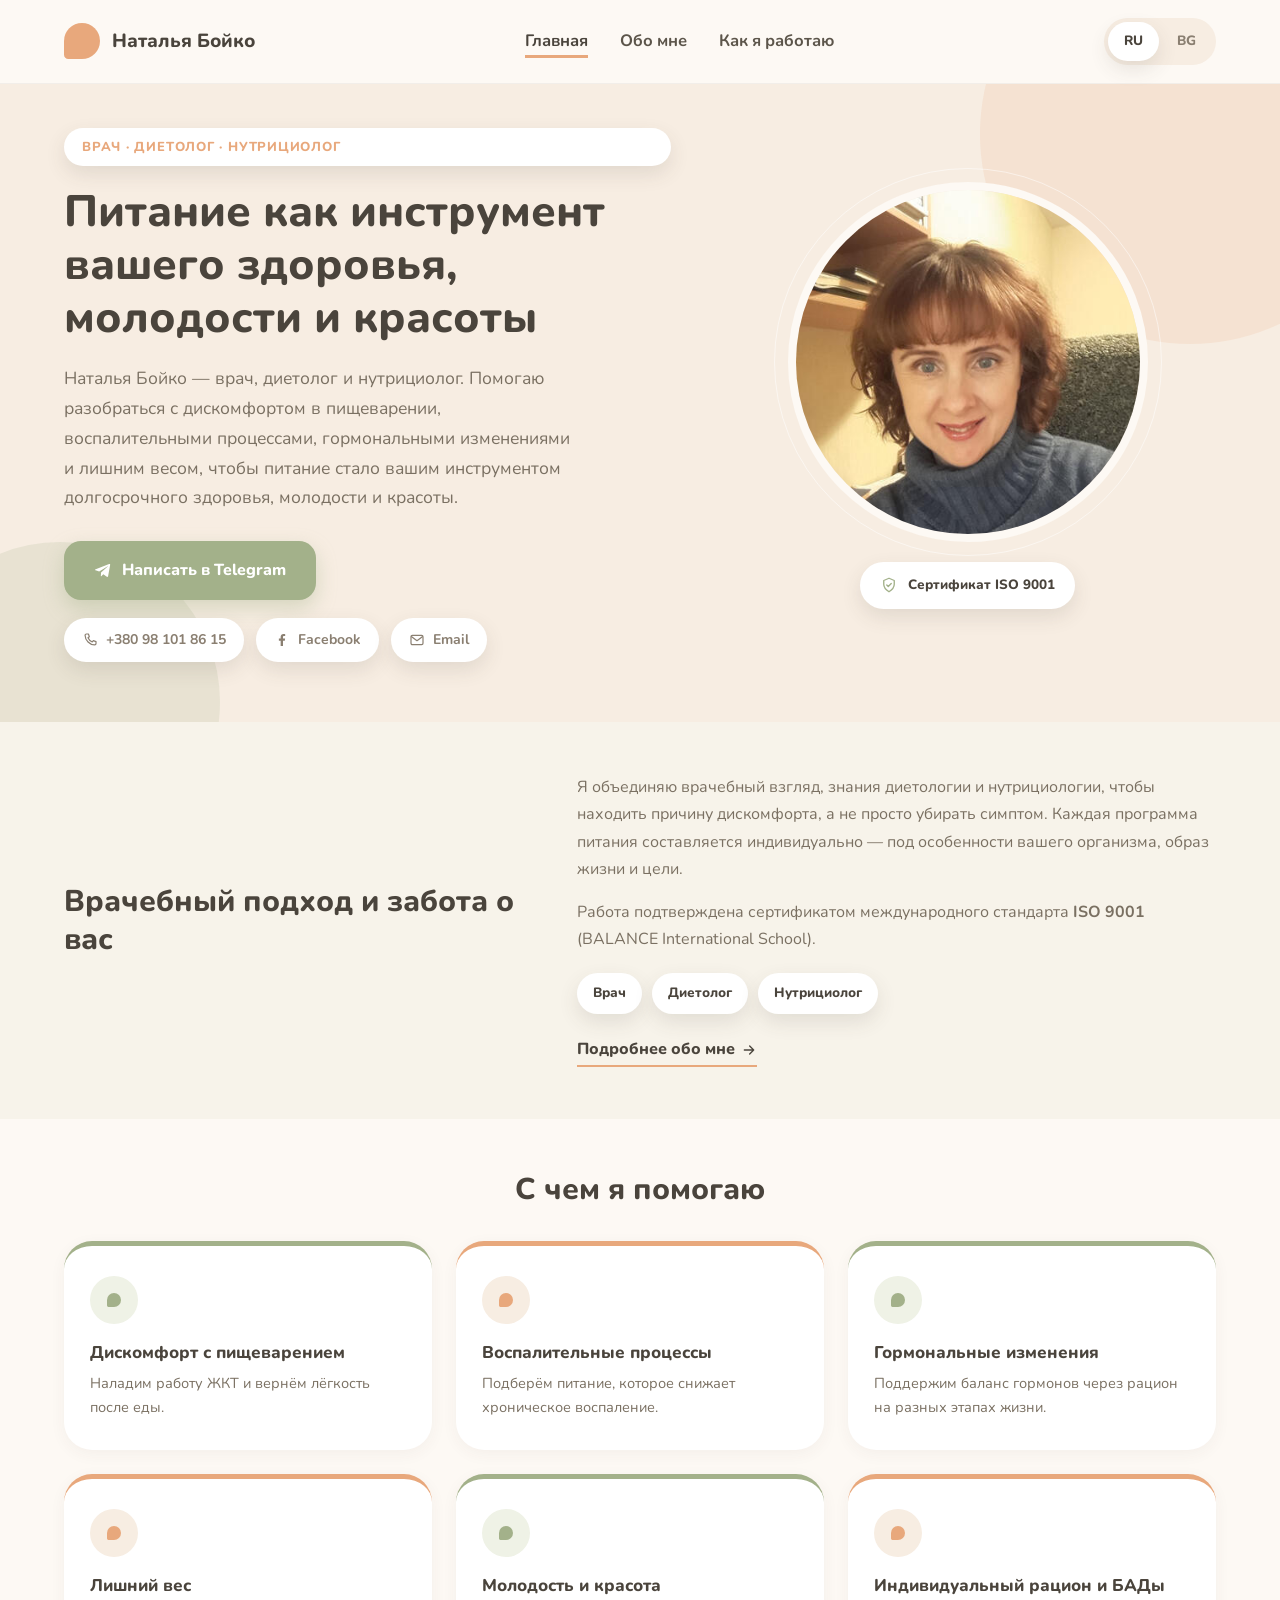
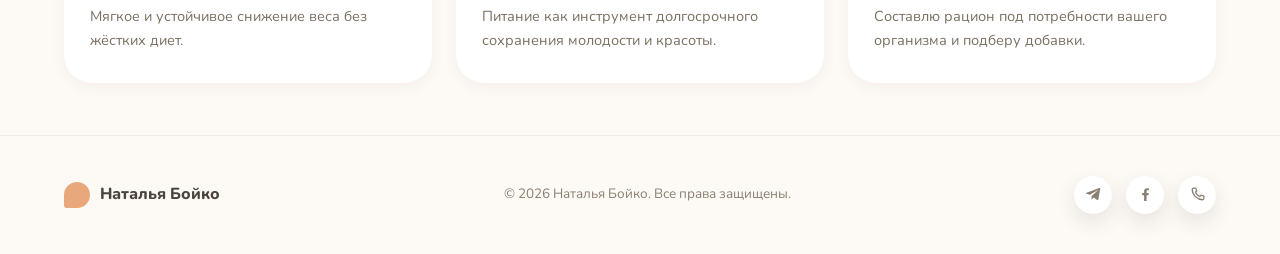
==== index.html @ 28668c2e "Remove "Услуги" kicker and lead paragraph from home services section Removed on both RU and BG home " ====
<!DOCTYPE html>
<html lang="ru">
<head>
<meta charset="UTF-8">
<meta name="viewport" content="width=device-width, initial-scale=1">
<title>Наталья Бойко — врач, диетолог, нутрициолог | Консультации по питанию</title>
<meta name="description" content="Наталья Бойко — врач, диетолог и нутрициолог. Индивидуальные программы питания при дискомфорте пищеварения, воспалении, гормональных изменениях и лишнем весе. Консультации онлайн, сертификат ISO 9001.">
<link rel="canonical" href="https://nataliaboiko.com/">
<link rel="alternate" hreflang="ru" href="https://nataliaboiko.com/">
<link rel="alternate" hreflang="bg" href="https://nataliaboiko.com/bg/">
<link rel="alternate" hreflang="x-default" href="https://nataliaboiko.com/">

<meta property="og:type" content="website">
<meta property="og:locale" content="ru_RU">
<meta property="og:locale:alternate" content="bg_BG">
<meta property="og:site_name" content="Наталья Бойко">
<meta property="og:title" content="Наталья Бойко — врач, диетолог, нутрициолог">
<meta property="og:description" content="Питание как инструмент вашего здоровья, молодости и красоты. Индивидуальный подход, консультации онлайн.">
<meta property="og:url" content="https://nataliaboiko.com/">
<meta property="og:image" content="https://nataliaboiko.com/assets/img/photo-natalia.jpg">
<meta name="twitter:card" content="summary_large_image">
<meta name="twitter:title" content="Наталья Бойко — врач, диетолог, нутрициолог">
<meta name="twitter:description" content="Питание как инструмент вашего здоровья, молодости и красоты.">
<meta name="twitter:image" content="https://nataliaboiko.com/assets/img/photo-natalia.jpg">

<meta name="theme-color" content="#F7EDE2">
<link rel="icon" href="data:image/svg+xml,%3Csvg xmlns='http://www.w3.org/2000/svg' viewBox='0 0 36 36'%3E%3Cpath fill='%23E8A87C' d='M18 0a18 18 0 1 1 0 36 18 18 0 1 1 0-36Z'/%3E%3C/svg%3E">

<link rel="preconnect" href="https://fonts.googleapis.com">
<link rel="preconnect" href="https://fonts.gstatic.com" crossorigin>
<link href="https://fonts.googleapis.com/css2?family=Nunito:wght@400;600;700;800;900&display=swap" rel="stylesheet">
<link rel="stylesheet" href="assets/css/styles.css">

<script type="application/ld+json">
{
  "@context": "https://schema.org",
  "@graph": [
    {
      "@type": "Person",
      "@id": "https://nataliaboiko.com/#person",
      "name": "Наталья Бойко",
      "url": "https://nataliaboiko.com/",
      "image": "https://nataliaboiko.com/assets/img/photo-natalia.jpg",
      "jobTitle": ["Врач", "Диетолог", "Нутрициолог"],
      "description": "Врач, диетолог и нутрициолог. Помогает выстроить индивидуальный рацион при дискомфорте пищеварения, воспалительных процессах, гормональных изменениях и лишнем весе.",
      "email": "mailto:natalyboyko.ua@gmail.com",
      "telephone": "+380981018615",
      "sameAs": [
        "https://www.facebook.com/profile.php?id=100006433207176",
        "https://t.me/Natalka8889"
      ],
      "hasCredential": {
        "@type": "EducationalOccupationalCredential",
        "credentialCategory": "certificate",
        "name": "BALANCE International School — диетология и нутрициология (ISO 9001:2015)"
      }
    },
    {
      "@type": "MedicalBusiness",
      "@id": "https://nataliaboiko.com/#business",
      "name": "Наталья Бойко — консультации по питанию",
      "url": "https://nataliaboiko.com/",
      "image": "https://nataliaboiko.com/assets/img/photo-natalia.jpg",
      "founder": { "@id": "https://nataliaboiko.com/#person" },
      "email": "natalyboyko.ua@gmail.com",
      "telephone": "+380981018615",
      "priceRange": "$$",
      "areaServed": ["UA", "BG"],
      "availableLanguage": ["ru", "bg"]
    },
    {
      "@type": "WebSite",
      "@id": "https://nataliaboiko.com/#website",
      "url": "https://nataliaboiko.com/",
      "name": "Наталья Бойко",
      "inLanguage": "ru"
    }
  ]
}
</script>
</head>
<body>
<a class="skip-link" href="#main">Перейти к содержимому</a>

<header class="site-header">
  <div class="site-header__inner">
    <a class="logo" href="index.html" aria-label="Наталья Бойко — на главную">
      <span class="logo__blob" aria-hidden="true"></span>
      <span>Наталья Бойко</span>
    </a>

    <nav class="main-nav" data-nav aria-label="Основная навигация">
      <ul class="main-nav__list">
        <li><a class="main-nav__link" href="index.html" aria-current="page">Главная</a></li>
        <li><a class="main-nav__link" href="about.html">Обо мне</a></li>
        <li><a class="main-nav__link" href="how-i-work.html">Как я работаю</a></li>
      </ul>
    </nav>

    <div style="display:flex;align-items:center;gap:14px;">
      <div class="lang-switch" aria-label="Выбор языка">
        <a class="lang-switch__link" href="index.html" aria-current="true" lang="ru" hreflang="ru">RU</a>
        <a class="lang-switch__link" href="bg/index.html" lang="bg" hreflang="bg">BG</a>
      </div>
      <button class="burger" data-burger aria-label="Открыть меню" aria-expanded="false" aria-controls="main-nav">
        <span></span><span></span><span></span>
      </button>
    </div>
  </div>
</header>

<main id="main">

  <section class="hero">
    <span class="hero__decor hero__decor--1" aria-hidden="true"></span>
    <span class="hero__decor hero__decor--2" aria-hidden="true"></span>
    <div class="hero__inner">
      <span class="eyebrow">Врач · Диетолог · Нутрициолог</span>
      <h1 class="hero__title">Питание как инструмент вашего здоровья, молодости и красоты</h1>
      <p class="hero__text">Наталья Бойко — врач, диетолог и нутрициолог. Помогаю разобраться с дискомфортом в пищеварении, воспалительными процессами, гормональными изменениями и лишним весом, чтобы питание стало вашим инструментом долгосрочного здоровья, молодости и красоты.</p>
      <div class="hero__actions">
        <a class="btn btn-primary" href="https://t.me/Natalka8889" target="_blank" rel="noopener">
          <svg width="18" height="18" viewBox="0 0 24 24" fill="currentColor" aria-hidden="true"><path d="M21.5 3.9 18.8 19c-.2 1-.9 1.2-1.7.8l-4.7-3.5-2.3 2.2c-.3.3-.5.5-1 .5l.3-4.9 8.9-8c.4-.3-.1-.5-.6-.2L6.9 12.5l-4.8-1.5c-1-.3-1-1 .2-1.5L20.2 2.8c.8-.3 1.6.2 1.3 1.1Z"/></svg>
          Написать в Telegram
        </a>
      </div>
      <div class="hero__contacts">
        <div class="contact-pills">
          <a class="contact-pill" href="tel:+380981018615">
            <svg viewBox="0 0 24 24" fill="none" stroke="currentColor" stroke-width="1.8" stroke-linecap="round" stroke-linejoin="round" aria-hidden="true"><path d="M6.6 3h3l1.4 4-2 1.6a12.4 12.4 0 0 0 6.4 6.4l1.6-2 4 1.4v3c0 1.1-.9 2-2 2C11.7 19.4 4.6 12.3 4.6 5c0-1.1.9-2 2-2Z"/></svg>
            +380 98 101 86 15
          </a>
          <a class="contact-pill" href="https://www.facebook.com/profile.php?id=100006433207176" target="_blank" rel="noopener">
            <svg viewBox="0 0 24 24" fill="currentColor" aria-hidden="true"><path d="M13.5 21v-8h2.7l.4-3.2h-3.1V7.7c0-.9.3-1.6 1.6-1.6h1.7V3.2C16.5 3.1 15.4 3 14.2 3c-2.5 0-4.2 1.5-4.2 4.3v2.5H7.3v3.2H10V21h3.5Z"/></svg>
            Facebook
          </a>
          <a class="contact-pill" href="mailto:natalyboyko.ua@gmail.com">
            <svg viewBox="0 0 24 24" fill="none" stroke="currentColor" stroke-width="1.8" stroke-linecap="round" stroke-linejoin="round" aria-hidden="true"><rect x="3" y="5" width="18" height="14" rx="2"/><path d="m4 7 8 6 8-6"/></svg>
            Email
          </a>
        </div>
      </div>
      <div class="hero__media">
        <div class="hero__photo-wrap">
          <img class="hero__photo" src="assets/img/photo-natalia.jpg" width="360" height="360" alt="Наталья Бойко — врач, диетолог и нутрициолог" fetchpriority="high">
        </div>
        <span class="cert-badge">
          <svg viewBox="0 0 24 24" fill="none" stroke="currentColor" stroke-width="1.8" stroke-linecap="round" stroke-linejoin="round" aria-hidden="true"><path d="M12 3 5 6v5c0 4.5 3 7.5 7 10 4-2.5 7-5.5 7-10V6l-7-3Z"/><path d="m9 12 2 2 4-4"/></svg>
          Сертификат ISO 9001
        </span>
      </div>
    </div>
  </section>

  <section class="section section--sage" data-reveal>
    <div class="section__inner about-grid">
      <div>
        <h2>Врачебный подход и забота о вас</h2>
      </div>
      <div class="about-grid__text">
        <p>Я объединяю врачебный взгляд, знания диетологии и нутрициологии, чтобы находить причину дискомфорта, а не просто убирать симптом. Каждая программа питания составляется индивидуально — под особенности вашего организма, образ жизни и цели.</p>
        <p>Работа подтверждена сертификатом международного стандарта <strong>ISO 9001</strong> (BALANCE International School).</p>
        <div class="chip-row">
          <span class="chip">Врач</span>
          <span class="chip">Диетолог</span>
          <span class="chip">Нутрициолог</span>
        </div>
        <a class="text-link" href="about.html">
          Подробнее обо мне
          <svg width="16" height="16" viewBox="0 0 24 24" fill="none" stroke="currentColor" stroke-width="2" stroke-linecap="round" stroke-linejoin="round" aria-hidden="true"><path d="M5 12h14M13 6l6 6-6 6"/></svg>
        </a>
      </div>
    </div>
  </section>

  <section class="section section--page" id="services" data-reveal>
    <div class="section__inner">
      <div class="section__header section__header--center">
        <h2>С чем я помогаю</h2>
      </div>

      <div class="cards-grid">
        <article class="card">
          <span class="card__icon"><span class="card__icon-blob" aria-hidden="true"></span></span>
          <div class="card__body">
            <h3 class="card__title">Дискомфорт с пищеварением</h3>
          <p class="card__desc">Наладим работу ЖКТ и вернём лёгкость после еды.</p>
          </div>
        </article>
        <article class="card card--peach">
          <span class="card__icon"><span class="card__icon-blob" aria-hidden="true"></span></span>
          <div class="card__body">
            <h3 class="card__title">Воспалительные процессы</h3>
          <p class="card__desc">Подберём питание, которое снижает хроническое воспаление.</p>
          </div>
        </article>
        <article class="card">
          <span class="card__icon"><span class="card__icon-blob" aria-hidden="true"></span></span>
          <div class="card__body">
            <h3 class="card__title">Гормональные изменения</h3>
          <p class="card__desc">Поддержим баланс гормонов через рацион на разных этапах жизни.</p>
          </div>
        </article>
        <article class="card card--peach">
          <span class="card__icon"><span class="card__icon-blob" aria-hidden="true"></span></span>
          <div class="card__body">
            <h3 class="card__title">Лишний вес</h3>
          <p class="card__desc">Мягкое и устойчивое снижение веса без жёстких диет.</p>
          </div>
        </article>
        <article class="card">
          <span class="card__icon"><span class="card__icon-blob" aria-hidden="true"></span></span>
          <div class="card__body">
            <h3 class="card__title">Молодость и красота</h3>
          <p class="card__desc">Питание как инструмент долгосрочного сохранения молодости и красоты.</p>
          </div>
        </article>
        <article class="card card--peach">
          <span class="card__icon"><span class="card__icon-blob" aria-hidden="true"></span></span>
          <div class="card__body">
            <h3 class="card__title">Индивидуальный рацион и БАДы</h3>
          <p class="card__desc">Составлю рацион под потребности вашего организма и подберу добавки.</p>
          </div>
        </article>
      </div>
    </div>
  </section>

</main>

<footer class="site-footer">
  <div class="site-footer__inner">
    <a class="site-footer__brand" href="index.html">
      <span class="logo__blob" aria-hidden="true"></span>
      Наталья Бойко
    </a>
    <p class="site-footer__meta">© 2026 Наталья Бойко. Все права защищены.</p>
    <nav class="social-row" aria-label="Социальные сети">
      <a href="https://t.me/Natalka8889" target="_blank" rel="noopener" aria-label="Telegram">
        <svg viewBox="0 0 24 24" fill="currentColor" aria-hidden="true"><path d="M21.5 3.9 18.8 19c-.2 1-.9 1.2-1.7.8l-4.7-3.5-2.3 2.2c-.3.3-.5.5-1 .5l.3-4.9 8.9-8c.4-.3-.1-.5-.6-.2L6.9 12.5l-4.8-1.5c-1-.3-1-1 .2-1.5L20.2 2.8c.8-.3 1.6.2 1.3 1.1Z"/></svg>
      </a>
      <a href="https://www.facebook.com/profile.php?id=100006433207176" target="_blank" rel="noopener" aria-label="Facebook">
        <svg viewBox="0 0 24 24" fill="currentColor" aria-hidden="true"><path d="M13.5 21v-8h2.7l.4-3.2h-3.1V7.7c0-.9.3-1.6 1.6-1.6h1.7V3.2C16.5 3.1 15.4 3 14.2 3c-2.5 0-4.2 1.5-4.2 4.3v2.5H7.3v3.2H10V21h3.5Z"/></svg>
      </a>
      <a href="tel:+380981018615" aria-label="Телефон">
        <svg viewBox="0 0 24 24" fill="none" stroke="currentColor" stroke-width="1.8" stroke-linecap="round" stroke-linejoin="round" aria-hidden="true"><path d="M6.6 3h3l1.4 4-2 1.6a12.4 12.4 0 0 0 6.4 6.4l1.6-2 4 1.4v3c0 1.1-.9 2-2 2C11.7 19.4 4.6 12.3 4.6 5c0-1.1.9-2 2-2Z"/></svg>
      </a>
    </nav>
  </div>
</footer>

<a class="floating-cta" href="https://t.me/Natalka8889" target="_blank" rel="noopener" aria-label="Написать в Telegram">
  <svg viewBox="0 0 24 24" fill="currentColor" aria-hidden="true"><path d="M21.5 3.9 18.8 19c-.2 1-.9 1.2-1.7.8l-4.7-3.5-2.3 2.2c-.3.3-.5.5-1 .5l.3-4.9 8.9-8c.4-.3-.1-.5-.6-.2L6.9 12.5l-4.8-1.5c-1-.3-1-1 .2-1.5L20.2 2.8c.8-.3 1.6.2 1.3 1.1Z"/></svg>
</a>

<script src="assets/js/main.js"></script>
</body>
</html>
---- assets/css/styles.css ----
/* ==========================================================================
   Наталья Бойко — nutrition consultant site
   Design tokens per design_handoff_natalyboyko/README.md
   ========================================================================== */

:root {
  --bg-page: #FDF9F4;
  --bg-hero: #F7EDE2;
  --bg-section: #F7F3EA;
  --bg-icon-sage: #EFF2E6;
  --accent-peach: #E8A87C;
  --accent-sage: #A3B18A;
  --text-main: #4A443C;
  --text-muted: #7A7062;
  --text-soft: #8A7F71;
  --nav-color: #5C554A;
  --placeholder-text: #B7AC9D;
  --placeholder-border: #D8CFC2;

  --shadow-cta: 0 8px 20px rgba(163, 177, 138, 0.4);
  --shadow-badge: 0 8px 20px rgba(74, 68, 60, 0.12);

  --radius-card-desktop: 28px;
  --radius-card-mobile: 20px;
  --radius-button: 17px;
  --radius-pill: 999px;

  --container-width: 1180px;
}

/* -------------------- Reset -------------------- */
*, *::before, *::after { box-sizing: border-box; }
html { scroll-behavior: smooth; }
body, h1, h2, h3, p, ul, figure { margin: 0; }
ul { padding: 0; list-style: none; }
img { max-width: 100%; display: block; }
a { color: inherit; text-decoration: none; }
button { font: inherit; cursor: pointer; border: none; background: none; color: inherit; }

@media (prefers-reduced-motion: reduce) {
  html { scroll-behavior: auto; }
  * { animation-duration: 0.01ms !important; animation-iteration-count: 1 !important; transition-duration: 0.01ms !important; }
}

html, body {
  overflow-x: hidden;
  max-width: 100%;
}

body {
  background: var(--bg-page);
  color: var(--text-main);
  font-family: 'Nunito', -apple-system, BlinkMacSystemFont, 'Segoe UI', sans-serif;
  font-size: 16px;
  line-height: 1.7;
  -webkit-font-smoothing: antialiased;
}

.container {
  width: 100%;
  max-width: var(--container-width);
  margin: 0 auto;
  padding: 0 64px;
}

.visually-hidden {
  position: absolute;
  width: 1px; height: 1px;
  padding: 0; margin: -1px;
  overflow: hidden;
  clip: rect(0,0,0,0);
  white-space: nowrap;
  border: 0;
}

.skip-link {
  position: absolute;
  left: 16px; top: -60px;
  background: var(--accent-sage);
  color: #fff;
  padding: 10px 18px;
  border-radius: var(--radius-button);
  z-index: 1000;
  transition: top .2s ease;
  font-weight: 700;
}
.skip-link:focus { top: 16px; }

/* -------------------- Typography -------------------- */
h1, h2, h3 { font-weight: 800; color: var(--text-main); }
h1 { font-size: 44px; line-height: 1.2; }
h2 { font-size: 30px; line-height: 1.25; }
h3 { font-size: 17px; line-height: 1.3; }
p { color: var(--text-muted); }

.eyebrow {
  display: inline-block;
  font-size: 13px;
  font-weight: 800;
  text-transform: uppercase;
  letter-spacing: .06em;
  color: var(--accent-peach);
  background: #fff;
  padding: 8px 18px;
  border-radius: var(--radius-pill);
  box-shadow: var(--shadow-badge);
}

/* -------------------- Header -------------------- */
.site-header {
  position: sticky;
  top: 0;
  z-index: 500;
  background: rgba(253, 249, 244, 0.98);
  border-bottom: 1px solid rgba(74, 68, 60, 0.06);
}

.site-header__inner {
  display: flex;
  align-items: center;
  justify-content: space-between;
  padding: 18px 64px;
}

.logo {
  display: flex;
  align-items: center;
  gap: 12px;
  font-size: 19px;
  font-weight: 800;
  color: var(--text-main);
}

.logo__blob {
  width: 36px;
  height: 36px;
  flex: none;
  background: var(--accent-peach);
  border-radius: 50% 50% 50% 12%;
}

.main-nav {
  display: flex;
  align-items: center;
  gap: 40px;
}

.main-nav__list {
  display: flex;
  gap: 32px;
}

.main-nav__link {
  font-size: 16.5px;
  font-weight: 700;
  color: var(--nav-color);
  padding-bottom: 3px;
  border-bottom: 3px solid transparent;
  transition: color .2s ease, border-color .2s ease;
}

.main-nav__link:hover,
.main-nav__link:focus-visible {
  color: var(--text-main);
}

.main-nav__link[aria-current="page"] {
  color: var(--text-main);
  border-bottom-color: var(--accent-peach);
}

/* Language switcher */
.lang-switch {
  display: inline-flex;
  background: var(--bg-hero);
  border-radius: var(--radius-pill);
  padding: 4px;
  gap: 2px;
}

.lang-switch__link {
  padding: 8px 16px;
  border-radius: var(--radius-pill);
  font-size: 13.5px;
  font-weight: 800;
  color: var(--text-soft);
  transition: background .2s ease, color .2s ease, box-shadow .2s ease;
}

.lang-switch__link[aria-current="true"] {
  background: #fff;
  color: var(--text-main);
  box-shadow: var(--shadow-badge);
}

.burger {
  display: none;
  flex-direction: column;
  justify-content: center;
  gap: 5px;
  width: 40px;
  height: 40px;
  border-radius: 10px;
}

.burger span {
  display: block;
  width: 22px;
  height: 2px;
  background: var(--text-main);
  border-radius: 2px;
  transition: transform .25s ease, opacity .25s ease;
}

.burger[aria-expanded="true"] span:nth-child(1) { transform: translateY(7px) rotate(45deg); }
.burger[aria-expanded="true"] span:nth-child(2) { opacity: 0; }
.burger[aria-expanded="true"] span:nth-child(3) { transform: translateY(-7px) rotate(-45deg); }

/* -------------------- Buttons -------------------- */
.btn {
  display: inline-flex;
  align-items: center;
  justify-content: center;
  gap: 10px;
  padding: 16px 30px;
  border-radius: var(--radius-button);
  font-weight: 800;
  font-size: 16px;
  transition: transform .18s ease, box-shadow .18s ease, filter .18s ease;
  white-space: nowrap;
}

.btn-primary {
  background: var(--accent-sage);
  color: #fff;
  box-shadow: var(--shadow-cta);
}

.btn-primary:hover, .btn-primary:focus-visible {
  filter: brightness(0.94);
  transform: translateY(-1px);
}

.btn-block { width: 100%; }

.contact-pills {
  display: flex;
  flex-wrap: wrap;
  gap: 12px;
}

.contact-pill {
  display: inline-flex;
  align-items: center;
  gap: 8px;
  background: #fff;
  color: var(--text-soft);
  font-size: 14px;
  font-weight: 700;
  padding: 10px 18px;
  border-radius: var(--radius-pill);
  box-shadow: var(--shadow-badge);
  transition: color .2s ease, transform .18s ease;
}

.contact-pill:hover, .contact-pill:focus-visible {
  color: var(--text-main);
  transform: translateY(-1px);
}

.contact-pill svg { width: 16px; height: 16px; flex: none; }

/* -------------------- Hero -------------------- */
.hero {
  background: var(--bg-hero);
  position: relative;
  overflow: hidden;
  padding: 44px 64px 60px;
}

.hero__decor {
  position: absolute;
  border-radius: 50%;
  pointer-events: none;
}

.hero__decor--1 {
  width: 420px; height: 420px;
  background: rgba(232, 168, 124, 0.16);
  top: -160px; right: -120px;
}

.hero__decor--2 {
  width: 320px; height: 320px;
  background: rgba(163, 177, 138, 0.18);
  bottom: -140px; left: -100px;
}

.hero__inner {
  position: relative;
  display: grid;
  grid-template-columns: 1.1fr 0.9fr;
  grid-template-areas:
    "eyebrow media"
    "title   media"
    "text    media"
    "actions media"
    "contacts media";
  column-gap: 48px;
  row-gap: 0;
  align-items: center;
  max-width: var(--container-width);
  margin: 0 auto;
}

.hero__inner > .eyebrow { grid-area: eyebrow; }
.hero__inner > .hero__title { grid-area: title; margin-top: 20px; }
.hero__inner > .hero__text { grid-area: text; margin-top: 20px; }
.hero__inner > .hero__actions { grid-area: actions; margin-top: 28px; }
.hero__inner > .hero__contacts { grid-area: contacts; margin-top: 18px; }
.hero__inner > .hero__media { grid-area: media; }

.hero__title { max-width: 560px; }
.hero__text { font-size: 17.5px; max-width: 520px; }

.hero__actions {
  display: flex;
  flex-wrap: wrap;
  align-items: center;
  gap: 16px;
}

.hero__media {
  position: relative;
  display: flex;
  flex-direction: column;
  align-items: center;
  gap: 20px;
}

.hero__photo-wrap {
  position: relative;
  width: 360px;
  height: 360px;
}

.hero__photo-wrap::before {
  content: '';
  position: absolute;
  inset: -14px;
  border-radius: 50%;
  border: 1px solid rgba(255, 255, 255, 0.5);
}

.hero__photo {
  width: 100%;
  height: 100%;
  border-radius: 50%;
  object-fit: cover;
  border: 8px solid var(--bg-page);
}

.cert-badge {
  display: inline-flex;
  align-items: center;
  gap: 10px;
  background: #fff;
  color: var(--text-main);
  font-size: 13.5px;
  font-weight: 800;
  padding: 12px 20px;
  border-radius: var(--radius-pill);
  box-shadow: var(--shadow-badge);
}

.cert-badge svg { width: 18px; height: 18px; color: var(--accent-sage); flex: none; }

/* -------------------- Sections -------------------- */
.section { padding: 52px 64px; }
.section--sage { background: var(--bg-section); }
.section--page { background: var(--bg-page); }
.section--hero-tint { background: var(--bg-hero); }

.section__inner {
  max-width: var(--container-width);
  margin: 0 auto;
}

.section__header { max-width: 720px; }
.section__header--center { margin: 0 auto; text-align: center; }

.section__kicker {
  display: block;
  font-size: 13px;
  font-weight: 800;
  text-transform: uppercase;
  letter-spacing: .06em;
  color: var(--accent-sage);
  margin-bottom: 10px;
}

.section__lead {
  margin-top: 14px;
  font-size: 16.5px;
}

/* About (short, on home) */
.about-grid {
  display: grid;
  grid-template-columns: 1fr 1.4fr;
  gap: 56px;
  align-items: center;
}

.about-grid__text > * + * { margin-top: 16px; }

.chip-row {
  display: flex;
  flex-wrap: wrap;
  gap: 10px;
  margin-top: 20px;
}

.chip {
  display: inline-flex;
  align-items: center;
  background: #fff;
  color: var(--text-main);
  font-size: 13.5px;
  font-weight: 800;
  padding: 9px 16px;
  border-radius: var(--radius-pill);
  box-shadow: var(--shadow-badge);
}

.text-link {
  display: inline-flex;
  align-items: center;
  gap: 6px;
  margin-top: 22px;
  font-weight: 800;
  color: var(--text-main);
  border-bottom: 2px solid var(--accent-peach);
  padding-bottom: 2px;
}

/* Cards grid (services) */
.cards-grid {
  display: grid;
  grid-template-columns: repeat(3, 1fr);
  gap: 24px;
  margin-top: 32px;
}

.card {
  background: #fff;
  border-radius: var(--radius-card-desktop);
  padding: 30px 26px;
  border-top: 5px solid var(--accent-sage);
  box-shadow: 0 4px 16px rgba(74, 68, 60, 0.05);
}

.card--peach { border-top-color: var(--accent-peach); }

.card__icon {
  width: 48px;
  height: 48px;
  border-radius: 50%;
  background: var(--bg-icon-sage);
  display: flex;
  align-items: center;
  justify-content: center;
  margin-bottom: 18px;
}

.card--peach .card__icon { background: var(--bg-hero); }

.card__icon-blob {
  width: 14px;
  height: 14px;
  border-radius: 50% 50% 50% 10%;
  background: var(--accent-sage);
}

.card--peach .card__icon-blob { background: var(--accent-peach); }

.card__title { margin-bottom: 8px; }
.card__desc { font-size: 14.5px; line-height: 1.65; }

/* Card list variant (mobile services — horizontal cards) handled via media query */

/* Steps (how-i-work) */
.steps-grid {
  display: grid;
  grid-template-columns: repeat(4, 1fr);
  gap: 24px;
  margin-top: 40px;
}

.step-card {
  background: #fff;
  border-radius: var(--radius-card-desktop);
  padding: 30px 24px;
  border-top: 5px solid var(--accent-sage);
  box-shadow: 0 4px 16px rgba(74, 68, 60, 0.05);
}

.step-card--peach { border-top-color: var(--accent-peach); }

.step-card__number {
  width: 44px;
  height: 44px;
  border-radius: 50%;
  background: var(--bg-icon-sage);
  display: flex;
  align-items: center;
  justify-content: center;
  font-weight: 800;
  font-size: 18px;
  color: var(--accent-sage);
  margin-bottom: 18px;
}

.step-card--peach .step-card__number { background: var(--bg-hero); color: var(--accent-peach); }

.step-card__title { margin-bottom: 8px; }
.step-card__desc { font-size: 14.5px; line-height: 1.65; }

/* CTA banner */
.cta-banner {
  background: var(--bg-hero);
  border-radius: 32px;
  padding: 40px 48px;
  margin-top: 48px;
  display: flex;
  align-items: center;
  justify-content: space-between;
  gap: 24px;
  flex-wrap: wrap;
}

.cta-banner h2 { max-width: 460px; }

/* Intro (about / how-i-work pages) */
.intro-grid {
  display: grid;
  grid-template-columns: auto 1fr;
  gap: 56px;
  align-items: center;
}

.intro-photo-wrap {
  position: relative;
  width: 320px;
  height: 320px;
  flex: none;
}

.intro-photo-wrap::before {
  content: '';
  position: absolute;
  inset: -14px;
  border-radius: 50%;
  border: 1px solid rgba(255, 255, 255, 0.5);
}

.intro-photo {
  width: 100%;
  height: 100%;
  border-radius: 50%;
  object-fit: cover;
  border: 8px solid var(--bg-page);
}

.bio-text > * + * { margin-top: 16px; }
.bio-text p { font-size: 16.5px; }

.intro-simple { max-width: 640px; }
.intro-simple > * + * { margin-top: 16px; }

/* Certificates */
.cert-grid {
  display: grid;
  grid-template-columns: repeat(3, 1fr);
  gap: 24px;
  margin-top: 32px;
}

.cert-card {
  background: #fff;
  border-radius: var(--radius-card-desktop);
  overflow: hidden;
  box-shadow: 0 4px 16px rgba(74, 68, 60, 0.05);
  display: flex;
  flex-direction: column;
}

.cert-card__img-wrap {
  height: 250px;
  background: #fff;
  display: flex;
  align-items: center;
  justify-content: center;
  padding: 16px;
}

.cert-card__img-wrap img {
  max-width: 100%;
  max-height: 100%;
  object-fit: contain;
}

.cert-card__caption {
  padding: 18px 20px 22px;
  font-size: 13.5px;
  font-weight: 700;
  color: var(--text-muted);
  line-height: 1.5;
}

.cert-card--placeholder {
  border: 2px dashed var(--placeholder-border);
  align-items: center;
  justify-content: center;
  text-align: center;
  padding: 30px 20px;
  color: var(--placeholder-text);
  font-size: 14px;
  font-weight: 700;
  min-height: 250px;
  box-shadow: none;
}

/* -------------------- Floating mobile CTA -------------------- */
.floating-cta {
  display: none;
  position: fixed;
  right: 18px;
  bottom: 18px;
  z-index: 600;
  width: 58px;
  height: 58px;
  border-radius: 50%;
  background: var(--accent-sage);
  color: #fff;
  align-items: center;
  justify-content: center;
  box-shadow: var(--shadow-cta);
}

.floating-cta svg { width: 26px; height: 26px; }

/* -------------------- Footer -------------------- */
.site-footer {
  background: var(--bg-page);
  border-top: 1px solid rgba(74, 68, 60, 0.08);
  padding: 40px 64px;
}

.site-footer__inner {
  max-width: var(--container-width);
  margin: 0 auto;
  display: flex;
  align-items: center;
  justify-content: space-between;
  flex-wrap: wrap;
  gap: 16px;
}

.site-footer__brand {
  display: flex;
  align-items: center;
  gap: 10px;
  font-weight: 800;
  color: var(--text-main);
}

.site-footer__brand .logo__blob { width: 26px; height: 26px; }

.site-footer__meta {
  font-size: 13.5px;
  color: var(--text-soft);
}

.social-row {
  display: flex;
  gap: 14px;
}

.social-row a {
  width: 38px; height: 38px;
  border-radius: 50%;
  background: #fff;
  display: flex;
  align-items: center;
  justify-content: center;
  color: var(--text-soft);
  box-shadow: var(--shadow-badge);
  transition: color .2s ease, transform .18s ease;
}

.social-row a:hover, .social-row a:focus-visible {
  color: var(--accent-sage);
  transform: translateY(-1px);
}

.social-row svg { width: 17px; height: 17px; }

/* -------------------- Scroll reveal -------------------- */
[data-reveal] {
  opacity: 0;
  transform: translateY(16px);
  transition: opacity .6s ease, transform .6s ease;
}

[data-reveal].is-visible {
  opacity: 1;
  transform: translateY(0);
}

/* -------------------- Tablet (≤1024px) -------------------- */
@media (max-width: 1024px) {
  .container,
  .site-header__inner,
  .hero,
  .section,
  .site-footer { padding-left: 40px; padding-right: 40px; }

  .cards-grid { grid-template-columns: repeat(2, 1fr); }
  .steps-grid { grid-template-columns: repeat(2, 1fr); }
  .cert-grid { grid-template-columns: repeat(2, 1fr); }

  .hero__photo-wrap { width: 300px; height: 300px; }
  h1 { font-size: 38px; }
}

/* -------------------- Mobile (≤768px) -------------------- */
@media (max-width: 768px) {
  .container,
  .site-header__inner,
  .hero,
  .section,
  .site-footer { padding-left: 20px; padding-right: 20px; }

  .site-header__inner { padding-top: 14px; padding-bottom: 14px; }

  .main-nav {
    position: fixed;
    inset: 0;
    top: 0;
    background: var(--bg-page);
    flex-direction: column;
    align-items: flex-start;
    justify-content: flex-start;
    gap: 32px;
    padding: 96px 28px 32px;
    transform: translateX(100%);
    transition: transform .3s ease;
    z-index: 400;
  }

  .main-nav.is-open { transform: translateX(0); }

  .main-nav__list {
    flex-direction: column;
    gap: 24px;
    width: 100%;
  }

  .main-nav__link { font-size: 20px; }

  .burger { display: flex; }

  .hero { padding: 32px 20px 40px; }

  .hero__inner {
    grid-template-columns: 1fr;
    grid-template-areas:
      "eyebrow"
      "media"
      "title"
      "text"
      "actions"
      "contacts";
    row-gap: 20px;
    text-align: center;
  }

  .hero__inner > .hero__title,
  .hero__inner > .hero__text,
  .hero__inner > .hero__actions,
  .hero__inner > .hero__contacts { margin-top: 0; }

  .hero__title { margin-left: auto; margin-right: auto; font-size: 27px; }
  .hero__text { margin-left: auto; margin-right: auto; font-size: 15px; }

  .hero__actions { justify-content: center; }
  .hero__actions .btn { width: 100%; }
  .hero__contacts { justify-content: center; }
  .contact-pills { justify-content: center; }

  .hero__photo-wrap { width: 190px; height: 190px; }

  .section { padding: 36px 20px; }

  h1 { font-size: 25px; }
  h2 { font-size: 22px; }

  .about-grid { grid-template-columns: 1fr; gap: 28px; text-align: center; }
  .chip-row { justify-content: center; }

  .cards-grid { grid-template-columns: 1fr; gap: 16px; }

  .card {
    display: flex;
    align-items: flex-start;
    gap: 16px;
    padding: 20px;
    border-top: none;
    border-left: 4px solid var(--accent-sage);
    border-radius: var(--radius-card-mobile);
  }

  .card--peach { border-left-color: var(--accent-peach); }
  .card__icon { margin-bottom: 0; flex: none; }
  .card__body { flex: 1; min-width: 0; }

  .steps-grid { grid-template-columns: 1fr; gap: 16px; }

  .step-card {
    display: flex;
    align-items: center;
    gap: 16px;
    padding: 18px 20px;
    border-top: none;
    border-left: 4px solid var(--accent-sage);
    border-radius: var(--radius-card-mobile);
  }

  .step-card--peach { border-left-color: var(--accent-peach); }
  .step-card__number { margin-bottom: 0; flex: none; width: 38px; height: 38px; font-size: 16px; }
  .step-card__body { flex: 1; min-width: 0; }

  .cta-banner { flex-direction: column; text-align: center; padding: 32px 24px; border-radius: 24px; }
  .cta-banner .btn { width: 100%; }

  .intro-grid { grid-template-columns: 1fr; text-align: center; }
  .intro-photo-wrap { width: 180px; height: 180px; margin: 0 auto; }

  .cert-grid { grid-template-columns: 1fr; }

  .floating-cta { display: flex; }

  .site-footer__inner { flex-direction: column; text-align: center; }
}

@media (max-width: 380px) {
  .hero__title, h1 { font-size: 24px; }
}
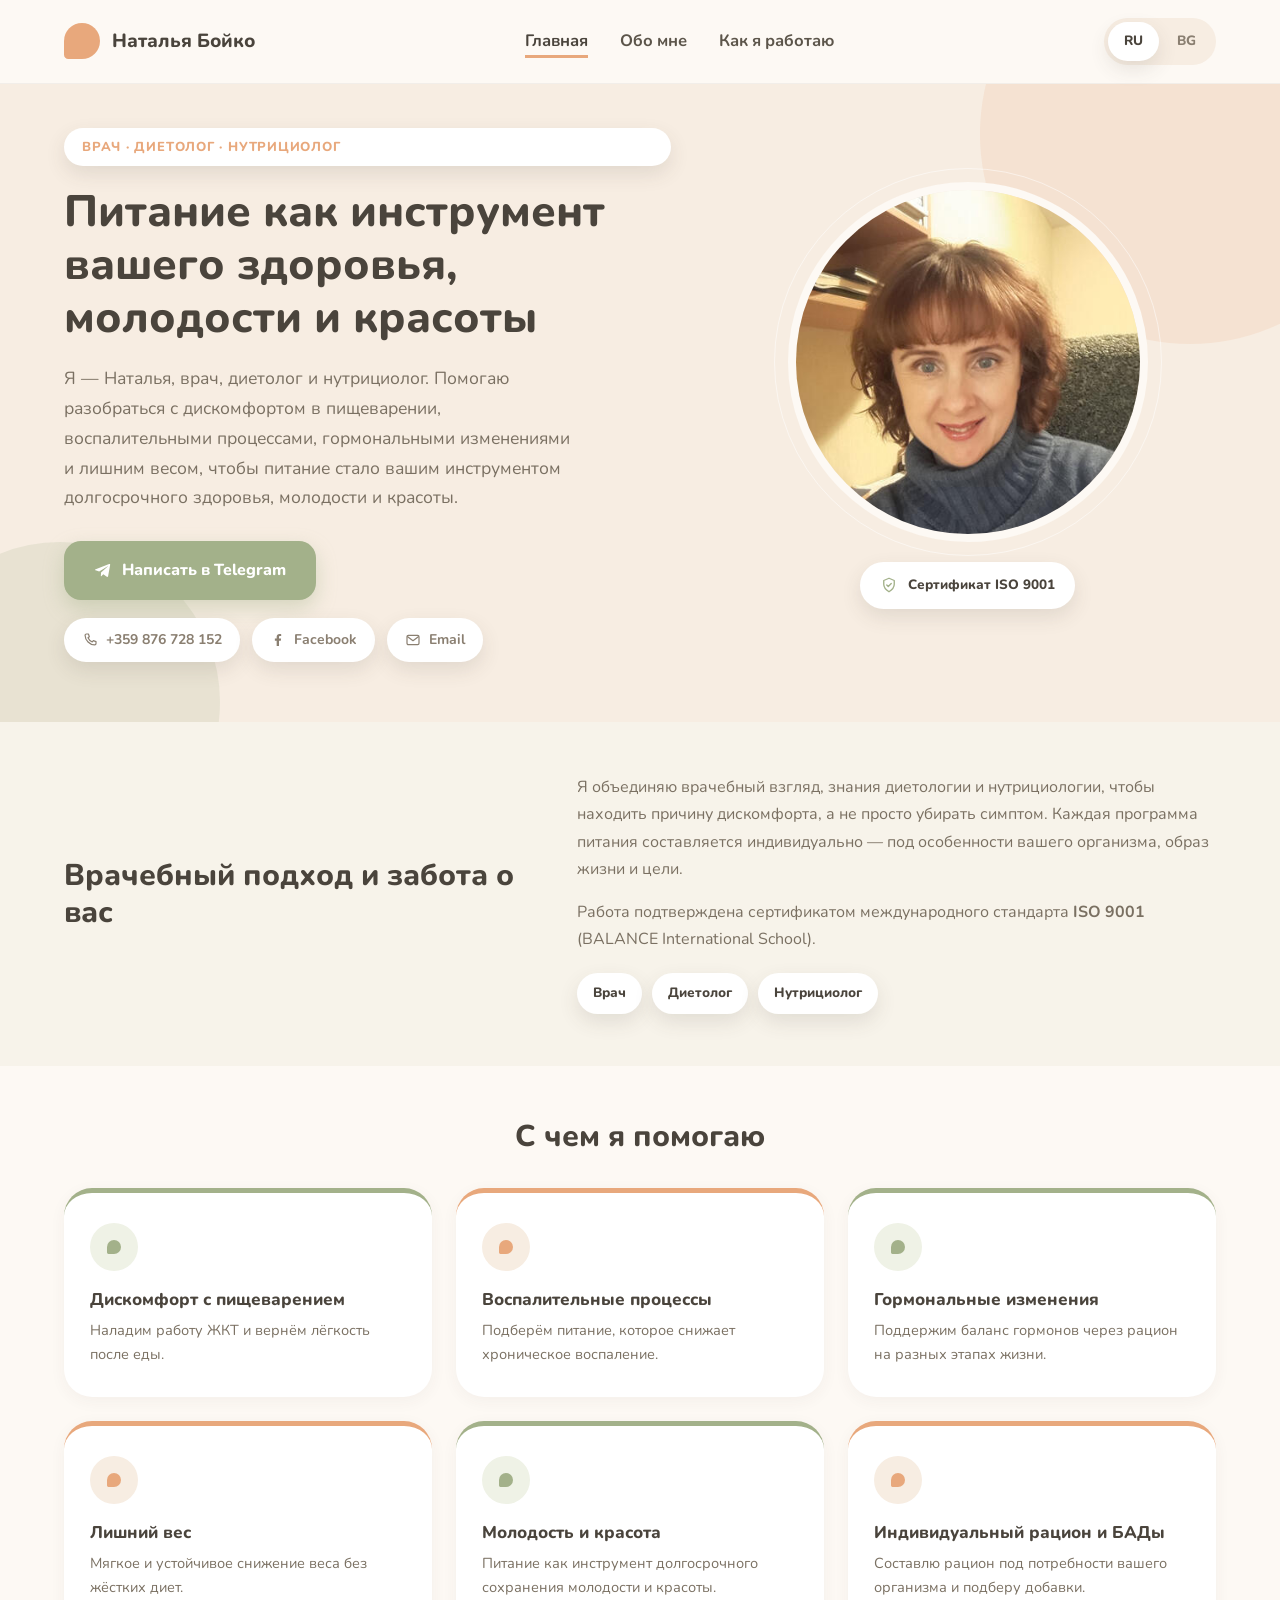
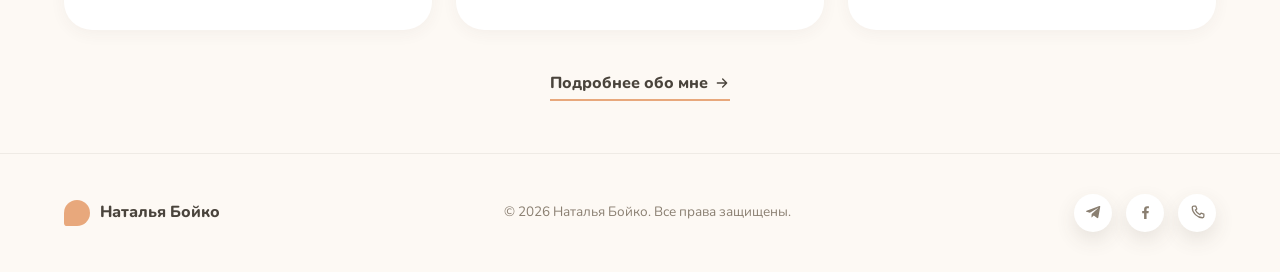
==== commit d30cfb1f: "Content update: first-person copy, new bio, new contacts, revised steps - Home hero rewritten in fir" ====
--- a/index.html
+++ b/index.html
@@ -5,10 +5,10 @@
 <meta name="viewport" content="width=device-width, initial-scale=1">
 <title>Наталья Бойко — врач, диетолог, нутрициолог | Консультации по питанию</title>
 <meta name="description" content="Наталья Бойко — врач, диетолог и нутрициолог. Индивидуальные программы питания при дискомфорте пищеварения, воспалении, гормональных изменениях и лишнем весе. Консультации онлайн, сертификат ISO 9001.">
-<link rel="canonical" href="https://nataliaboiko.com/">
-<link rel="alternate" hreflang="ru" href="https://nataliaboiko.com/">
-<link rel="alternate" hreflang="bg" href="https://nataliaboiko.com/bg/">
-<link rel="alternate" hreflang="x-default" href="https://nataliaboiko.com/">
+<link rel="canonical" href="https://nataliaboiko.health/">
+<link rel="alternate" hreflang="ru" href="https://nataliaboiko.health/">
+<link rel="alternate" hreflang="bg" href="https://nataliaboiko.health/bg/">
+<link rel="alternate" hreflang="x-default" href="https://nataliaboiko.health/">
 
 <meta property="og:type" content="website">
 <meta property="og:locale" content="ru_RU">
@@ -16,12 +16,12 @@
 <meta property="og:site_name" content="Наталья Бойко">
 <meta property="og:title" content="Наталья Бойко — врач, диетолог, нутрициолог">
 <meta property="og:description" content="Питание как инструмент вашего здоровья, молодости и красоты. Индивидуальный подход, консультации онлайн.">
-<meta property="og:url" content="https://nataliaboiko.com/">
-<meta property="og:image" content="https://nataliaboiko.com/assets/img/photo-natalia.jpg">
+<meta property="og:url" content="https://nataliaboiko.health/">
+<meta property="og:image" content="https://nataliaboiko.health/assets/img/photo-natalia.jpg">
 <meta name="twitter:card" content="summary_large_image">
 <meta name="twitter:title" content="Наталья Бойко — врач, диетолог, нутрициолог">
 <meta name="twitter:description" content="Питание как инструмент вашего здоровья, молодости и красоты.">
-<meta name="twitter:image" content="https://nataliaboiko.com/assets/img/photo-natalia.jpg">
+<meta name="twitter:image" content="https://nataliaboiko.health/assets/img/photo-natalia.jpg">
 
 <meta name="theme-color" content="#F7EDE2">
 <link rel="icon" href="data:image/svg+xml,%3Csvg xmlns='http://www.w3.org/2000/svg' viewBox='0 0 36 36'%3E%3Cpath fill='%23E8A87C' d='M18 0a18 18 0 1 1 0 36 18 18 0 1 1 0-36Z'/%3E%3C/svg%3E">
@@ -37,17 +37,17 @@
   "@graph": [
     {
       "@type": "Person",
-      "@id": "https://nataliaboiko.com/#person",
+      "@id": "https://nataliaboiko.health/#person",
       "name": "Наталья Бойко",
-      "url": "https://nataliaboiko.com/",
-      "image": "https://nataliaboiko.com/assets/img/photo-natalia.jpg",
+      "url": "https://nataliaboiko.health/",
+      "image": "https://nataliaboiko.health/assets/img/photo-natalia.jpg",
       "jobTitle": ["Врач", "Диетолог", "Нутрициолог"],
       "description": "Врач, диетолог и нутрициолог. Помогает выстроить индивидуальный рацион при дискомфорте пищеварения, воспалительных процессах, гормональных изменениях и лишнем весе.",
-      "email": "mailto:natalyboyko.ua@gmail.com",
-      "telephone": "+380981018615",
+      "email": "mailto:natalyboyko.bg@gmail.com",
+      "telephone": "+359876728152",
       "sameAs": [
         "https://www.facebook.com/profile.php?id=100006433207176",
-        "https://t.me/Natalka8889"
+        "https://t.me/+359876728152"
       ],
       "hasCredential": {
         "@type": "EducationalOccupationalCredential",
@@ -57,21 +57,21 @@
     },
     {
       "@type": "MedicalBusiness",
-      "@id": "https://nataliaboiko.com/#business",
+      "@id": "https://nataliaboiko.health/#business",
       "name": "Наталья Бойко — консультации по питанию",
-      "url": "https://nataliaboiko.com/",
-      "image": "https://nataliaboiko.com/assets/img/photo-natalia.jpg",
-      "founder": { "@id": "https://nataliaboiko.com/#person" },
-      "email": "natalyboyko.ua@gmail.com",
-      "telephone": "+380981018615",
+      "url": "https://nataliaboiko.health/",
+      "image": "https://nataliaboiko.health/assets/img/photo-natalia.jpg",
+      "founder": { "@id": "https://nataliaboiko.health/#person" },
+      "email": "natalyboyko.bg@gmail.com",
+      "telephone": "+359876728152",
       "priceRange": "$$",
       "areaServed": ["UA", "BG"],
       "availableLanguage": ["ru", "bg"]
     },
     {
       "@type": "WebSite",
-      "@id": "https://nataliaboiko.com/#website",
-      "url": "https://nataliaboiko.com/",
+      "@id": "https://nataliaboiko.health/#website",
+      "url": "https://nataliaboiko.health/",
       "name": "Наталья Бойко",
       "inLanguage": "ru"
     }
@@ -117,24 +117,24 @@
     <div class="hero__inner">
       <span class="eyebrow">Врач · Диетолог · Нутрициолог</span>
       <h1 class="hero__title">Питание как инструмент вашего здоровья, молодости и красоты</h1>
-      <p class="hero__text">Наталья Бойко — врач, диетолог и нутрициолог. Помогаю разобраться с дискомфортом в пищеварении, воспалительными процессами, гормональными изменениями и лишним весом, чтобы питание стало вашим инструментом долгосрочного здоровья, молодости и красоты.</p>
+      <p class="hero__text">Я — Наталья, врач, диетолог и нутрициолог. Помогаю разобраться с дискомфортом в пищеварении, воспалительными процессами, гормональными изменениями и лишним весом, чтобы питание стало вашим инструментом долгосрочного здоровья, молодости и красоты.</p>
       <div class="hero__actions">
-        <a class="btn btn-primary" href="https://t.me/Natalka8889" target="_blank" rel="noopener">
+        <a class="btn btn-primary" href="https://t.me/+359876728152" target="_blank" rel="noopener">
           <svg width="18" height="18" viewBox="0 0 24 24" fill="currentColor" aria-hidden="true"><path d="M21.5 3.9 18.8 19c-.2 1-.9 1.2-1.7.8l-4.7-3.5-2.3 2.2c-.3.3-.5.5-1 .5l.3-4.9 8.9-8c.4-.3-.1-.5-.6-.2L6.9 12.5l-4.8-1.5c-1-.3-1-1 .2-1.5L20.2 2.8c.8-.3 1.6.2 1.3 1.1Z"/></svg>
           Написать в Telegram
         </a>
       </div>
       <div class="hero__contacts">
         <div class="contact-pills">
-          <a class="contact-pill" href="tel:+380981018615">
+          <a class="contact-pill" href="tel:+359876728152">
             <svg viewBox="0 0 24 24" fill="none" stroke="currentColor" stroke-width="1.8" stroke-linecap="round" stroke-linejoin="round" aria-hidden="true"><path d="M6.6 3h3l1.4 4-2 1.6a12.4 12.4 0 0 0 6.4 6.4l1.6-2 4 1.4v3c0 1.1-.9 2-2 2C11.7 19.4 4.6 12.3 4.6 5c0-1.1.9-2 2-2Z"/></svg>
-            +380 98 101 86 15
+            +359 876 728 152
           </a>
           <a class="contact-pill" href="https://www.facebook.com/profile.php?id=100006433207176" target="_blank" rel="noopener">
             <svg viewBox="0 0 24 24" fill="currentColor" aria-hidden="true"><path d="M13.5 21v-8h2.7l.4-3.2h-3.1V7.7c0-.9.3-1.6 1.6-1.6h1.7V3.2C16.5 3.1 15.4 3 14.2 3c-2.5 0-4.2 1.5-4.2 4.3v2.5H7.3v3.2H10V21h3.5Z"/></svg>
             Facebook
           </a>
-          <a class="contact-pill" href="mailto:natalyboyko.ua@gmail.com">
+          <a class="contact-pill" href="mailto:natalyboyko.bg@gmail.com">
             <svg viewBox="0 0 24 24" fill="none" stroke="currentColor" stroke-width="1.8" stroke-linecap="round" stroke-linejoin="round" aria-hidden="true"><rect x="3" y="5" width="18" height="14" rx="2"/><path d="m4 7 8 6 8-6"/></svg>
             Email
           </a>
@@ -165,63 +165,66 @@
           <span class="chip">Диетолог</span>
           <span class="chip">Нутрициолог</span>
         </div>
+      </div>
+    </div>
+  </section>
+
+  <section class="section section--page" id="services" data-reveal>
+    <div class="section__inner">
+      <div class="section__header section__header--center">
+        <h2>С чем я помогаю</h2>
+      </div>
+
+      <div class="cards-grid">
+        <article class="card">
+          <span class="card__icon"><span class="card__icon-blob" aria-hidden="true"></span></span>
+          <div class="card__body">
+            <h3 class="card__title">Дискомфорт с пищеварением</h3>
+          <p class="card__desc">Наладим работу ЖКТ и вернём лёгкость после еды.</p>
+          </div>
+        </article>
+        <article class="card card--peach">
+          <span class="card__icon"><span class="card__icon-blob" aria-hidden="true"></span></span>
+          <div class="card__body">
+            <h3 class="card__title">Воспалительные процессы</h3>
+          <p class="card__desc">Подберём питание, которое снижает хроническое воспаление.</p>
+          </div>
+        </article>
+        <article class="card">
+          <span class="card__icon"><span class="card__icon-blob" aria-hidden="true"></span></span>
+          <div class="card__body">
+            <h3 class="card__title">Гормональные изменения</h3>
+          <p class="card__desc">Поддержим баланс гормонов через рацион на разных этапах жизни.</p>
+          </div>
+        </article>
+        <article class="card card--peach">
+          <span class="card__icon"><span class="card__icon-blob" aria-hidden="true"></span></span>
+          <div class="card__body">
+            <h3 class="card__title">Лишний вес</h3>
+          <p class="card__desc">Мягкое и устойчивое снижение веса без жёстких диет.</p>
+          </div>
+        </article>
+        <article class="card">
+          <span class="card__icon"><span class="card__icon-blob" aria-hidden="true"></span></span>
+          <div class="card__body">
+            <h3 class="card__title">Молодость и красота</h3>
+          <p class="card__desc">Питание как инструмент долгосрочного сохранения молодости и красоты.</p>
+          </div>
+        </article>
+        <article class="card card--peach">
+          <span class="card__icon"><span class="card__icon-blob" aria-hidden="true"></span></span>
+          <div class="card__body">
+            <h3 class="card__title">Индивидуальный рацион и БАДы</h3>
+          <p class="card__desc">Составлю рацион под потребности вашего организма и подберу добавки.</p>
+          </div>
+        </article>
+      </div>
+
+      <div class="section__cta">
         <a class="text-link" href="about.html">
           Подробнее обо мне
           <svg width="16" height="16" viewBox="0 0 24 24" fill="none" stroke="currentColor" stroke-width="2" stroke-linecap="round" stroke-linejoin="round" aria-hidden="true"><path d="M5 12h14M13 6l6 6-6 6"/></svg>
         </a>
-      </div>
-    </div>
-  </section>
-
-  <section class="section section--page" id="services" data-reveal>
-    <div class="section__inner">
-      <div class="section__header section__header--center">
-        <h2>С чем я помогаю</h2>
-      </div>
-
-      <div class="cards-grid">
-        <article class="card">
-          <span class="card__icon"><span class="card__icon-blob" aria-hidden="true"></span></span>
-          <div class="card__body">
-            <h3 class="card__title">Дискомфорт с пищеварением</h3>
-          <p class="card__desc">Наладим работу ЖКТ и вернём лёгкость после еды.</p>
-          </div>
-        </article>
-        <article class="card card--peach">
-          <span class="card__icon"><span class="card__icon-blob" aria-hidden="true"></span></span>
-          <div class="card__body">
-            <h3 class="card__title">Воспалительные процессы</h3>
-          <p class="card__desc">Подберём питание, которое снижает хроническое воспаление.</p>
-          </div>
-        </article>
-        <article class="card">
-          <span class="card__icon"><span class="card__icon-blob" aria-hidden="true"></span></span>
-          <div class="card__body">
-            <h3 class="card__title">Гормональные изменения</h3>
-          <p class="card__desc">Поддержим баланс гормонов через рацион на разных этапах жизни.</p>
-          </div>
-        </article>
-        <article class="card card--peach">
-          <span class="card__icon"><span class="card__icon-blob" aria-hidden="true"></span></span>
-          <div class="card__body">
-            <h3 class="card__title">Лишний вес</h3>
-          <p class="card__desc">Мягкое и устойчивое снижение веса без жёстких диет.</p>
-          </div>
-        </article>
-        <article class="card">
-          <span class="card__icon"><span class="card__icon-blob" aria-hidden="true"></span></span>
-          <div class="card__body">
-            <h3 class="card__title">Молодость и красота</h3>
-          <p class="card__desc">Питание как инструмент долгосрочного сохранения молодости и красоты.</p>
-          </div>
-        </article>
-        <article class="card card--peach">
-          <span class="card__icon"><span class="card__icon-blob" aria-hidden="true"></span></span>
-          <div class="card__body">
-            <h3 class="card__title">Индивидуальный рацион и БАДы</h3>
-          <p class="card__desc">Составлю рацион под потребности вашего организма и подберу добавки.</p>
-          </div>
-        </article>
       </div>
     </div>
   </section>
@@ -236,20 +239,20 @@
     </a>
     <p class="site-footer__meta">© 2026 Наталья Бойко. Все права защищены.</p>
     <nav class="social-row" aria-label="Социальные сети">
-      <a href="https://t.me/Natalka8889" target="_blank" rel="noopener" aria-label="Telegram">
+      <a href="https://t.me/+359876728152" target="_blank" rel="noopener" aria-label="Telegram">
         <svg viewBox="0 0 24 24" fill="currentColor" aria-hidden="true"><path d="M21.5 3.9 18.8 19c-.2 1-.9 1.2-1.7.8l-4.7-3.5-2.3 2.2c-.3.3-.5.5-1 .5l.3-4.9 8.9-8c.4-.3-.1-.5-.6-.2L6.9 12.5l-4.8-1.5c-1-.3-1-1 .2-1.5L20.2 2.8c.8-.3 1.6.2 1.3 1.1Z"/></svg>
       </a>
       <a href="https://www.facebook.com/profile.php?id=100006433207176" target="_blank" rel="noopener" aria-label="Facebook">
         <svg viewBox="0 0 24 24" fill="currentColor" aria-hidden="true"><path d="M13.5 21v-8h2.7l.4-3.2h-3.1V7.7c0-.9.3-1.6 1.6-1.6h1.7V3.2C16.5 3.1 15.4 3 14.2 3c-2.5 0-4.2 1.5-4.2 4.3v2.5H7.3v3.2H10V21h3.5Z"/></svg>
       </a>
-      <a href="tel:+380981018615" aria-label="Телефон">
+      <a href="tel:+359876728152" aria-label="Телефон">
         <svg viewBox="0 0 24 24" fill="none" stroke="currentColor" stroke-width="1.8" stroke-linecap="round" stroke-linejoin="round" aria-hidden="true"><path d="M6.6 3h3l1.4 4-2 1.6a12.4 12.4 0 0 0 6.4 6.4l1.6-2 4 1.4v3c0 1.1-.9 2-2 2C11.7 19.4 4.6 12.3 4.6 5c0-1.1.9-2 2-2Z"/></svg>
       </a>
     </nav>
   </div>
 </footer>
 
-<a class="floating-cta" href="https://t.me/Natalka8889" target="_blank" rel="noopener" aria-label="Написать в Telegram">
+<a class="floating-cta" href="https://t.me/+359876728152" target="_blank" rel="noopener" aria-label="Написать в Telegram">
   <svg viewBox="0 0 24 24" fill="currentColor" aria-hidden="true"><path d="M21.5 3.9 18.8 19c-.2 1-.9 1.2-1.7.8l-4.7-3.5-2.3 2.2c-.3.3-.5.5-1 .5l.3-4.9 8.9-8c.4-.3-.1-.5-.6-.2L6.9 12.5l-4.8-1.5c-1-.3-1-1 .2-1.5L20.2 2.8c.8-.3 1.6.2 1.3 1.1Z"/></svg>
 </a>
 
--- a/assets/css/styles.css
+++ b/assets/css/styles.css
@@ -444,6 +444,13 @@
   padding-bottom: 2px;
 }
 
+.section__cta {
+  text-align: center;
+  margin-top: 40px;
+}
+
+.section__cta .text-link { margin-top: 0; }
+
 /* Cards grid (services) */
 .cards-grid {
   display: grid;
@@ -580,10 +587,16 @@
 
 /* Certificates */
 .cert-grid {
-  display: grid;
-  grid-template-columns: repeat(3, 1fr);
+  display: flex;
+  flex-wrap: wrap;
+  justify-content: center;
   gap: 24px;
   margin-top: 32px;
+}
+
+.cert-grid .cert-card {
+  flex: 0 1 360px;
+  max-width: 100%;
 }
 
 .cert-card {
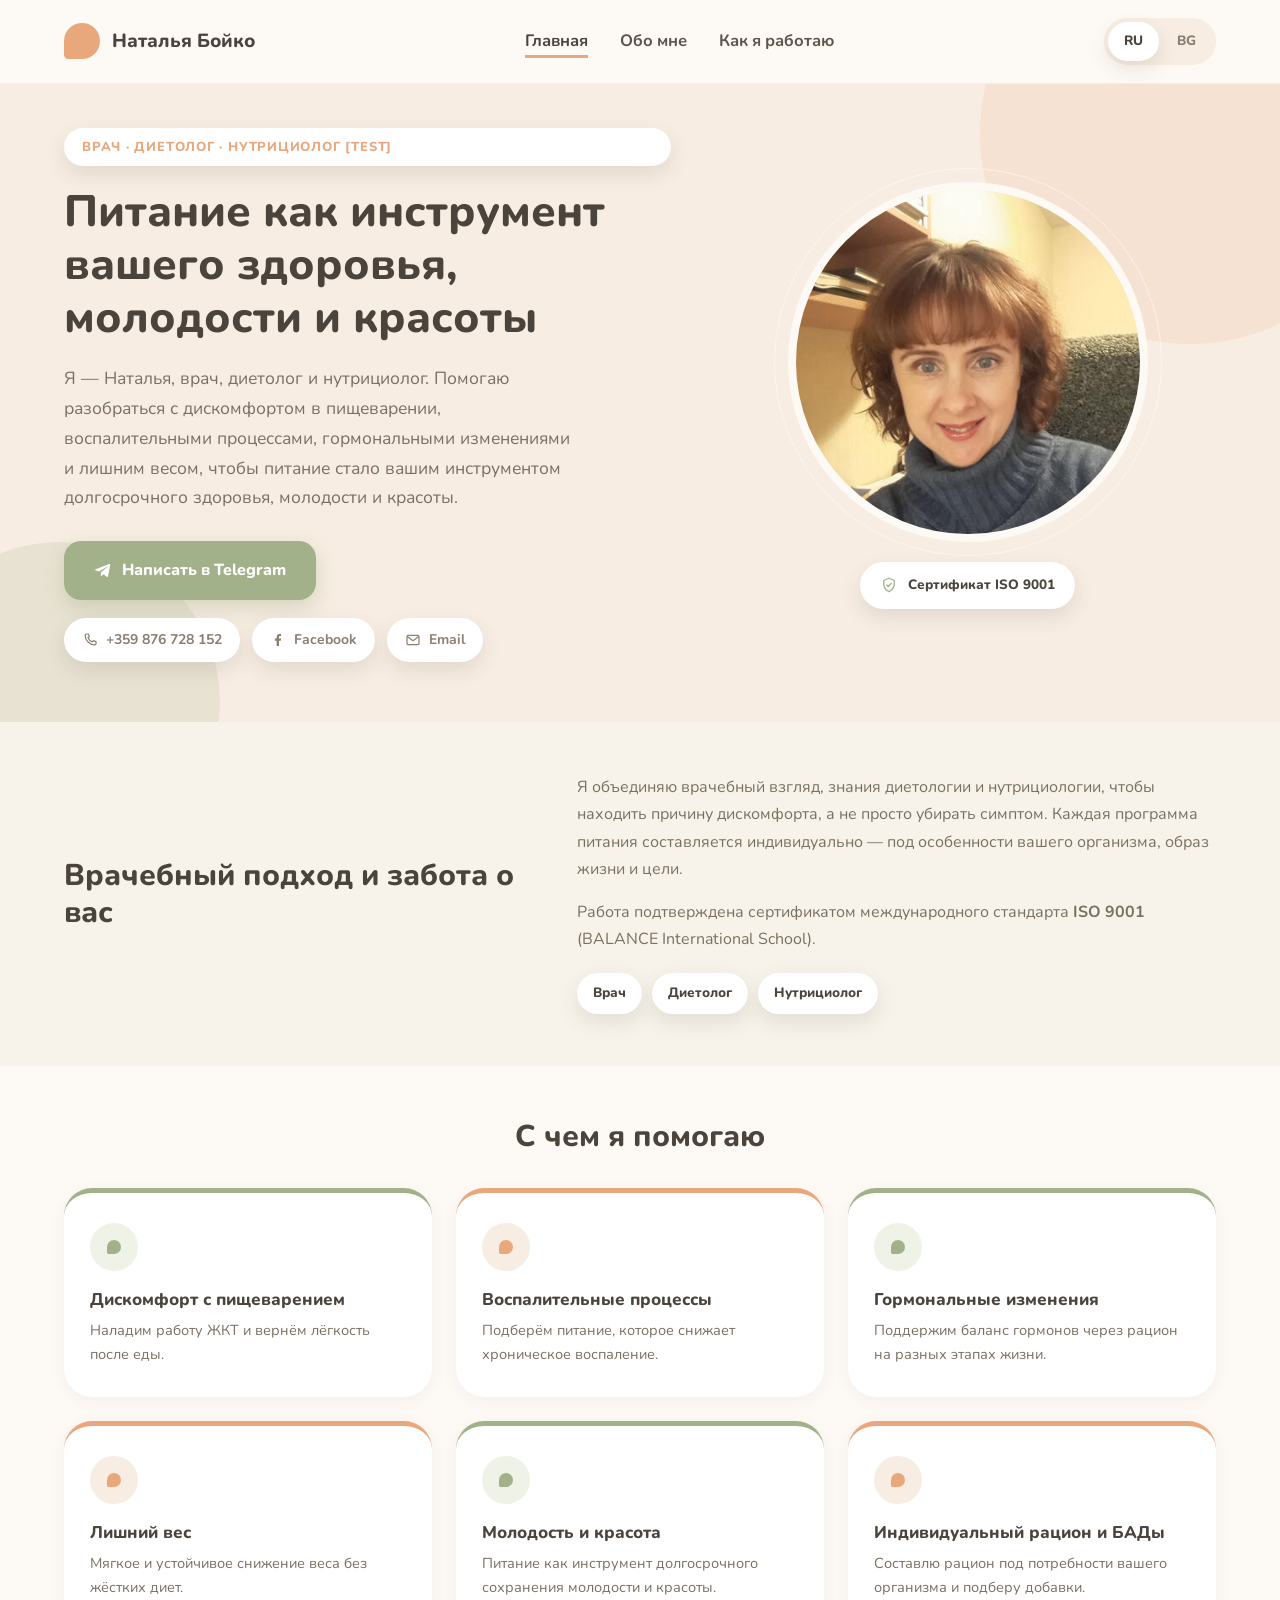
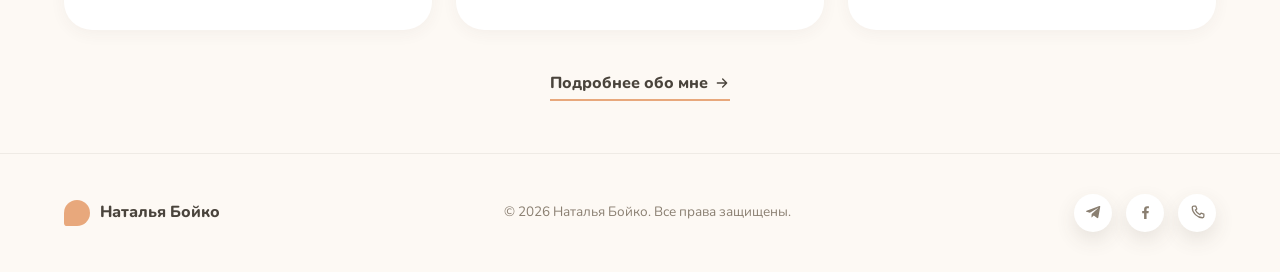
==== commit fccb26a6: "Sync home page content from Storyblok [skip ci]" ====
--- a/index.html
+++ b/index.html
@@ -30,6 +30,7 @@
 <link rel="preconnect" href="https://fonts.gstatic.com" crossorigin>
 <link href="https://fonts.googleapis.com/css2?family=Nunito:wght@400;600;700;800;900&display=swap" rel="stylesheet">
 <link rel="stylesheet" href="assets/css/styles.css">
+<script defer src="https://cloud.umami.is/script.js" data-website-id="a3db72a5-ad58-4336-8c67-738f615b2ba4"></script>
 
 <script type="application/ld+json">
 {
@@ -115,11 +116,17 @@
     <span class="hero__decor hero__decor--1" aria-hidden="true"></span>
     <span class="hero__decor hero__decor--2" aria-hidden="true"></span>
     <div class="hero__inner">
-      <span class="eyebrow">Врач · Диетолог · Нутрициолог</span>
+      <!-- SB:HOME:eyebrow_badge:START -->
+      <span class="eyebrow">Врач · Диетолог · Нутрициолог [TEST]</span>
+      <!-- SB:HOME:eyebrow_badge:END -->
+      <!-- SB:HOME:hero_title:START -->
       <h1 class="hero__title">Питание как инструмент вашего здоровья, молодости и красоты</h1>
+      <!-- SB:HOME:hero_title:END -->
+      <!-- SB:HOME:hero_text:START -->
       <p class="hero__text">Я — Наталья, врач, диетолог и нутрициолог. Помогаю разобраться с дискомфортом в пищеварении, воспалительными процессами, гормональными изменениями и лишним весом, чтобы питание стало вашим инструментом долгосрочного здоровья, молодости и красоты.</p>
+      <!-- SB:HOME:hero_text:END -->
       <div class="hero__actions">
-        <a class="btn btn-primary" href="https://t.me/+359876728152" target="_blank" rel="noopener">
+        <a class="btn btn-primary" href="https://t.me/+359876728152" target="_blank" rel="noopener" data-umami-event="telegram-hero">
           <svg width="18" height="18" viewBox="0 0 24 24" fill="currentColor" aria-hidden="true"><path d="M21.5 3.9 18.8 19c-.2 1-.9 1.2-1.7.8l-4.7-3.5-2.3 2.2c-.3.3-.5.5-1 .5l.3-4.9 8.9-8c.4-.3-.1-.5-.6-.2L6.9 12.5l-4.8-1.5c-1-.3-1-1 .2-1.5L20.2 2.8c.8-.3 1.6.2 1.3 1.1Z"/></svg>
           Написать в Telegram
         </a>
@@ -155,11 +162,17 @@
   <section class="section section--sage" data-reveal>
     <div class="section__inner about-grid">
       <div>
+        <!-- SB:HOME:about_heading:START -->
         <h2>Врачебный подход и забота о вас</h2>
+      <!-- SB:HOME:about_heading:END -->
       </div>
       <div class="about-grid__text">
+        <!-- SB:HOME:about_text_1:START -->
         <p>Я объединяю врачебный взгляд, знания диетологии и нутрициологии, чтобы находить причину дискомфорта, а не просто убирать симптом. Каждая программа питания составляется индивидуально — под особенности вашего организма, образ жизни и цели.</p>
+      <!-- SB:HOME:about_text_1:END -->
+        <!-- SB:HOME:about_text_2:START -->
         <p>Работа подтверждена сертификатом международного стандарта <strong>ISO 9001</strong> (BALANCE International School).</p>
+      <!-- SB:HOME:about_text_2:END -->
         <div class="chip-row">
           <span class="chip">Врач</span>
           <span class="chip">Диетолог</span>
@@ -172,10 +185,13 @@
   <section class="section section--page" id="services" data-reveal>
     <div class="section__inner">
       <div class="section__header section__header--center">
+        <!-- SB:HOME:services_heading:START -->
         <h2>С чем я помогаю</h2>
+      <!-- SB:HOME:services_heading:END -->
       </div>
 
       <div class="cards-grid">
+        <!-- SB:HOME:services:START -->
         <article class="card">
           <span class="card__icon"><span class="card__icon-blob" aria-hidden="true"></span></span>
           <div class="card__body">
@@ -218,6 +234,7 @@
           <p class="card__desc">Составлю рацион под потребности вашего организма и подберу добавки.</p>
           </div>
         </article>
+      <!-- SB:HOME:services:END -->
       </div>
 
       <div class="section__cta">
@@ -239,7 +256,7 @@
     </a>
     <p class="site-footer__meta">© 2026 Наталья Бойко. Все права защищены.</p>
     <nav class="social-row" aria-label="Социальные сети">
-      <a href="https://t.me/+359876728152" target="_blank" rel="noopener" aria-label="Telegram">
+      <a href="https://t.me/+359876728152" target="_blank" rel="noopener" aria-label="Telegram" data-umami-event="telegram-footer">
         <svg viewBox="0 0 24 24" fill="currentColor" aria-hidden="true"><path d="M21.5 3.9 18.8 19c-.2 1-.9 1.2-1.7.8l-4.7-3.5-2.3 2.2c-.3.3-.5.5-1 .5l.3-4.9 8.9-8c.4-.3-.1-.5-.6-.2L6.9 12.5l-4.8-1.5c-1-.3-1-1 .2-1.5L20.2 2.8c.8-.3 1.6.2 1.3 1.1Z"/></svg>
       </a>
       <a href="https://www.facebook.com/profile.php?id=100006433207176" target="_blank" rel="noopener" aria-label="Facebook">
@@ -252,10 +269,11 @@
   </div>
 </footer>
 
-<a class="floating-cta" href="https://t.me/+359876728152" target="_blank" rel="noopener" aria-label="Написать в Telegram">
+<a class="floating-cta" href="https://t.me/+359876728152" target="_blank" rel="noopener" aria-label="Написать в Telegram" data-umami-event="telegram-floating">
   <svg viewBox="0 0 24 24" fill="currentColor" aria-hidden="true"><path d="M21.5 3.9 18.8 19c-.2 1-.9 1.2-1.7.8l-4.7-3.5-2.3 2.2c-.3.3-.5.5-1 .5l.3-4.9 8.9-8c.4-.3-.1-.5-.6-.2L6.9 12.5l-4.8-1.5c-1-.3-1-1 .2-1.5L20.2 2.8c.8-.3 1.6.2 1.3 1.1Z"/></svg>
 </a>
 
 <script src="assets/js/main.js"></script>
+<script src="assets/js/storyblok-editor.js"></script>
 </body>
 </html>
--- a/assets/css/styles.css
+++ b/assets/css/styles.css
@@ -555,6 +555,20 @@
   gap: 56px;
   align-items: center;
 }
+
+/* Intro with text wrapping around a floated photo (About page) */
+.intro-flow::after {
+  content: '';
+  display: block;
+  clear: both;
+}
+
+.intro-flow .intro-photo-wrap {
+  float: right;
+  margin: 6px 0 28px 48px;
+}
+
+.intro-flow h1 { margin-bottom: 20px; }
 
 .intro-photo-wrap {
   position: relative;
@@ -859,6 +873,8 @@
 
   .intro-grid { grid-template-columns: 1fr; text-align: center; }
   .intro-photo-wrap { width: 180px; height: 180px; margin: 0 auto; }
+  .intro-flow { text-align: center; }
+  .intro-flow .intro-photo-wrap { float: none; margin: 0 auto 24px; }
 
   .cert-grid { grid-template-columns: 1fr; }
 
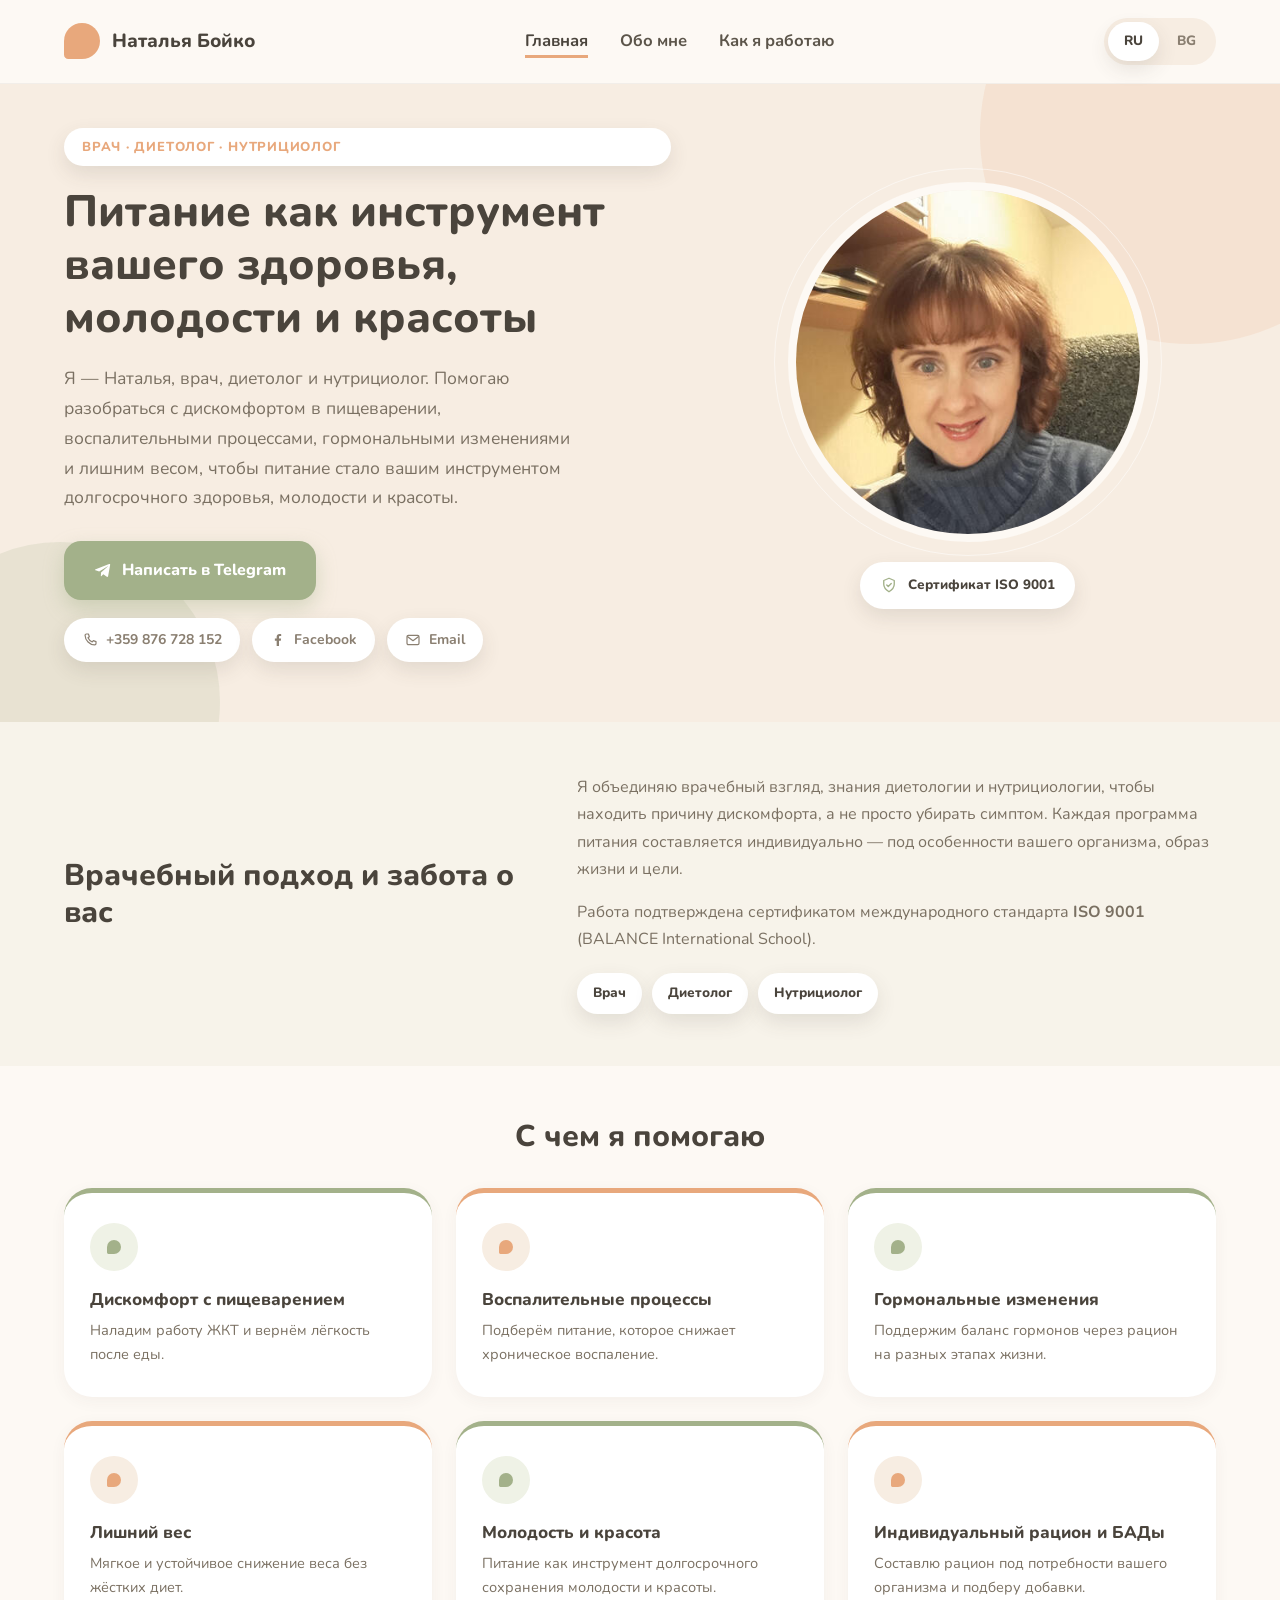
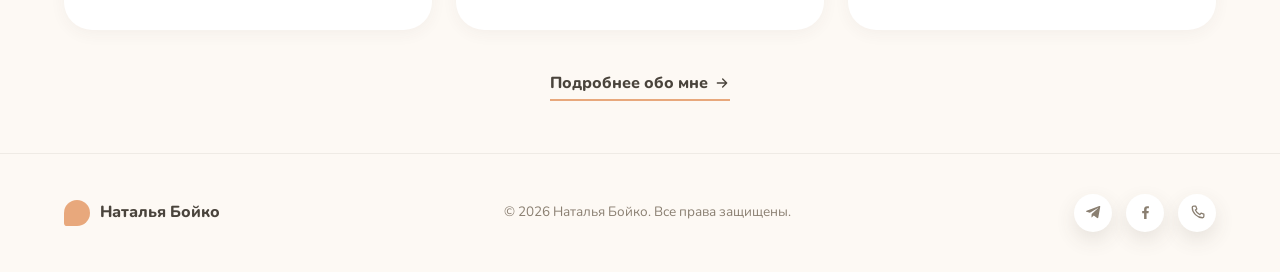
==== commit 7f301f86: "Sync home page content from Storyblok [skip ci]" ====
--- a/index.html
+++ b/index.html
@@ -117,7 +117,7 @@
     <span class="hero__decor hero__decor--2" aria-hidden="true"></span>
     <div class="hero__inner">
       <!-- SB:HOME:eyebrow_badge:START -->
-      <span class="eyebrow">Врач · Диетолог · Нутрициолог [TEST]</span>
+      <span class="eyebrow">Врач · Диетолог · Нутрициолог</span>
       <!-- SB:HOME:eyebrow_badge:END -->
       <!-- SB:HOME:hero_title:START -->
       <h1 class="hero__title">Питание как инструмент вашего здоровья, молодости и красоты</h1>
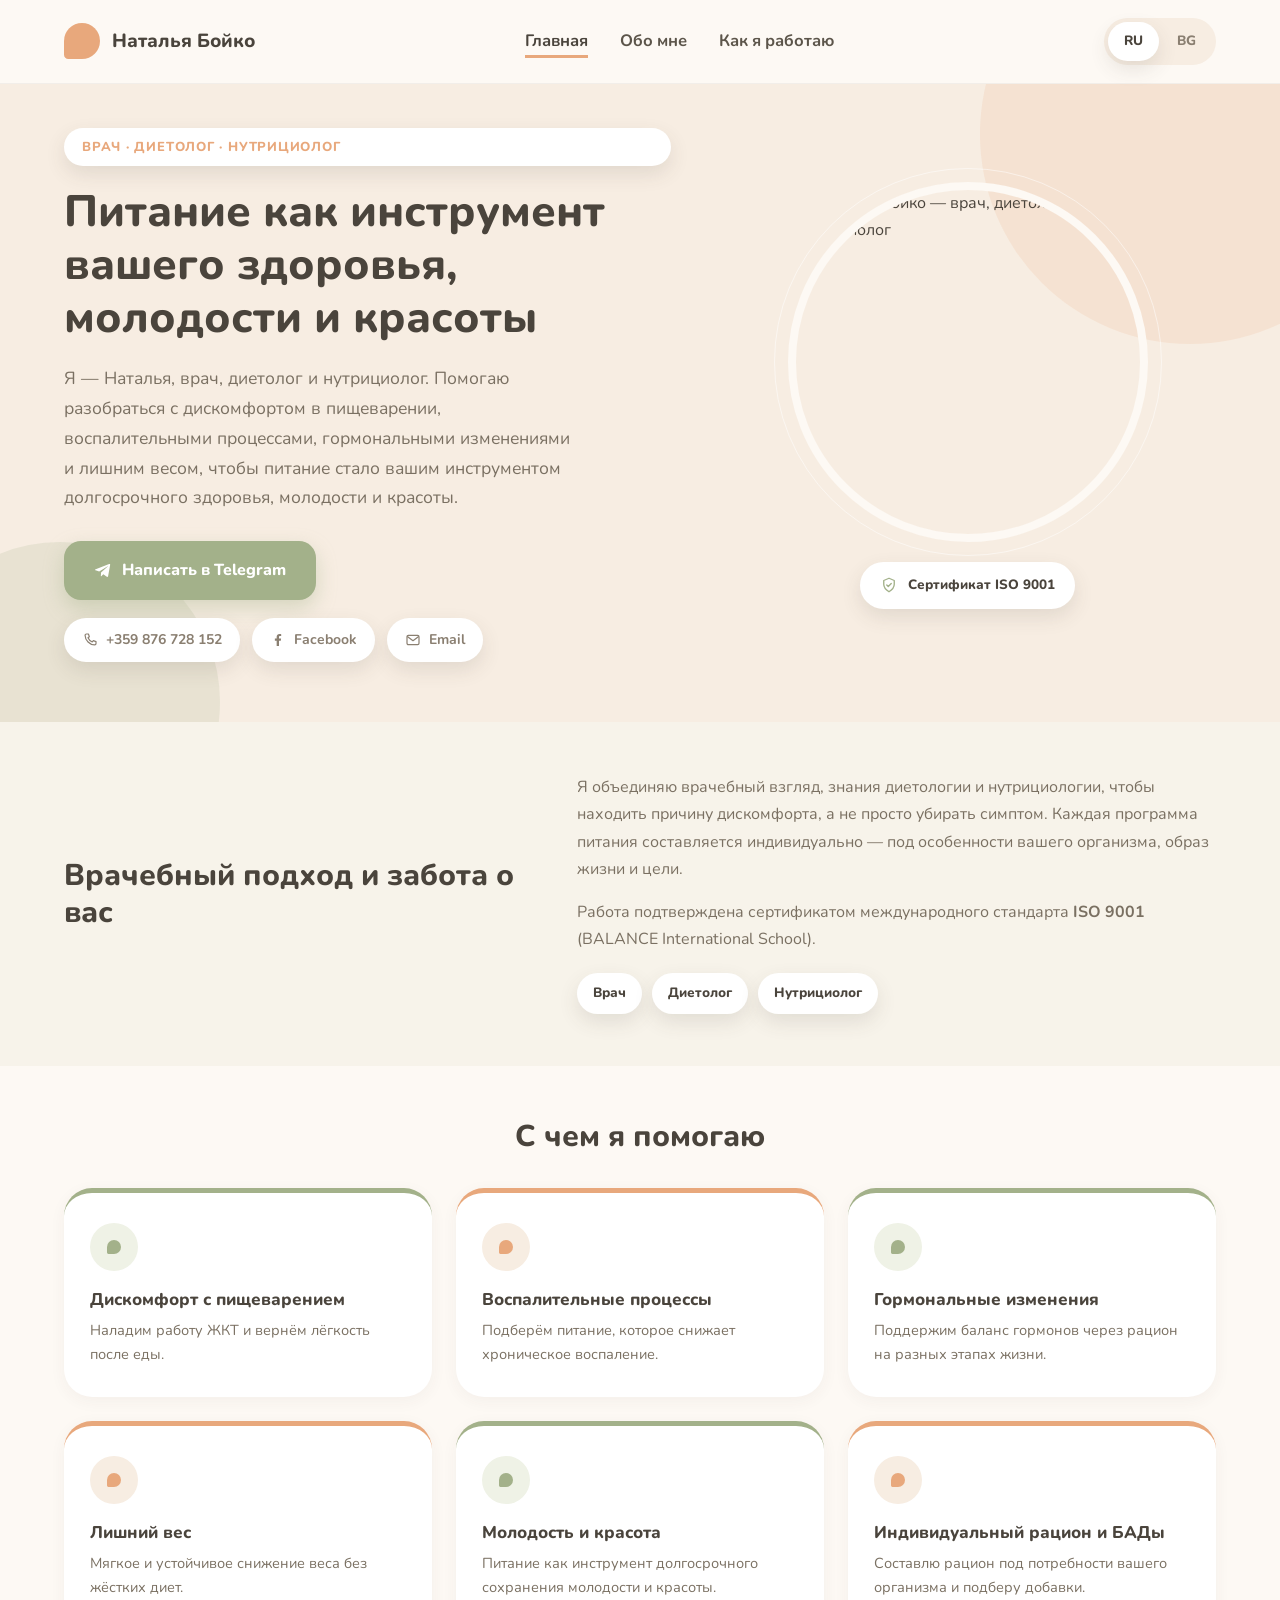
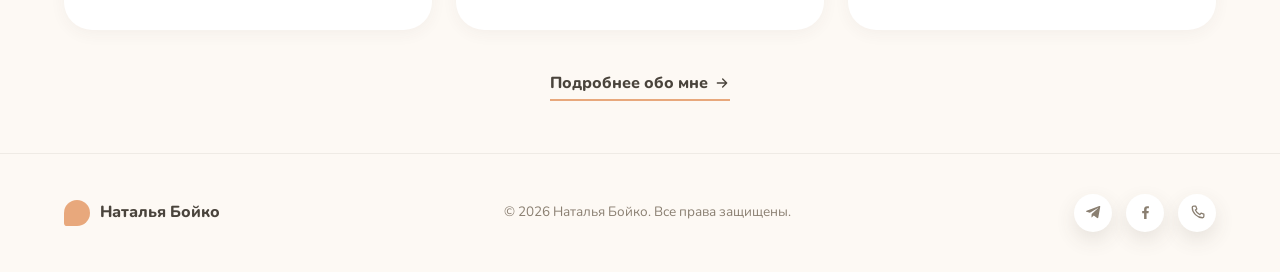
==== commit 6764b61b: "Connect all pages to Storyblok + shared photo and contacts - New Storyblok components/stories: globa" ====
--- a/index.html
+++ b/index.html
@@ -135,7 +135,7 @@
         <div class="contact-pills">
           <a class="contact-pill" href="tel:+359876728152">
             <svg viewBox="0 0 24 24" fill="none" stroke="currentColor" stroke-width="1.8" stroke-linecap="round" stroke-linejoin="round" aria-hidden="true"><path d="M6.6 3h3l1.4 4-2 1.6a12.4 12.4 0 0 0 6.4 6.4l1.6-2 4 1.4v3c0 1.1-.9 2-2 2C11.7 19.4 4.6 12.3 4.6 5c0-1.1.9-2 2-2Z"/></svg>
-            +359 876 728 152
+            <!-- SB:GLOBAL:phone_display:START -->+359 876 728 152<!-- SB:GLOBAL:phone_display:END -->
           </a>
           <a class="contact-pill" href="https://www.facebook.com/profile.php?id=100006433207176" target="_blank" rel="noopener">
             <svg viewBox="0 0 24 24" fill="currentColor" aria-hidden="true"><path d="M13.5 21v-8h2.7l.4-3.2h-3.1V7.7c0-.9.3-1.6 1.6-1.6h1.7V3.2C16.5 3.1 15.4 3 14.2 3c-2.5 0-4.2 1.5-4.2 4.3v2.5H7.3v3.2H10V21h3.5Z"/></svg>
@@ -149,7 +149,7 @@
       </div>
       <div class="hero__media">
         <div class="hero__photo-wrap">
-          <img class="hero__photo" src="assets/img/photo-natalia.jpg" width="360" height="360" alt="Наталья Бойко — врач, диетолог и нутрициолог" fetchpriority="high">
+          <img class="hero__photo" src="https://a.storyblok.com/f/293873571680961/52e8b9de86/photo-natalia.jpg" width="360" height="360" alt="Наталья Бойко — врач, диетолог и нутрициолог" fetchpriority="high">
         </div>
         <span class="cert-badge">
           <svg viewBox="0 0 24 24" fill="none" stroke="currentColor" stroke-width="1.8" stroke-linecap="round" stroke-linejoin="round" aria-hidden="true"><path d="M12 3 5 6v5c0 4.5 3 7.5 7 10 4-2.5 7-5.5 7-10V6l-7-3Z"/><path d="m9 12 2 2 4-4"/></svg>
